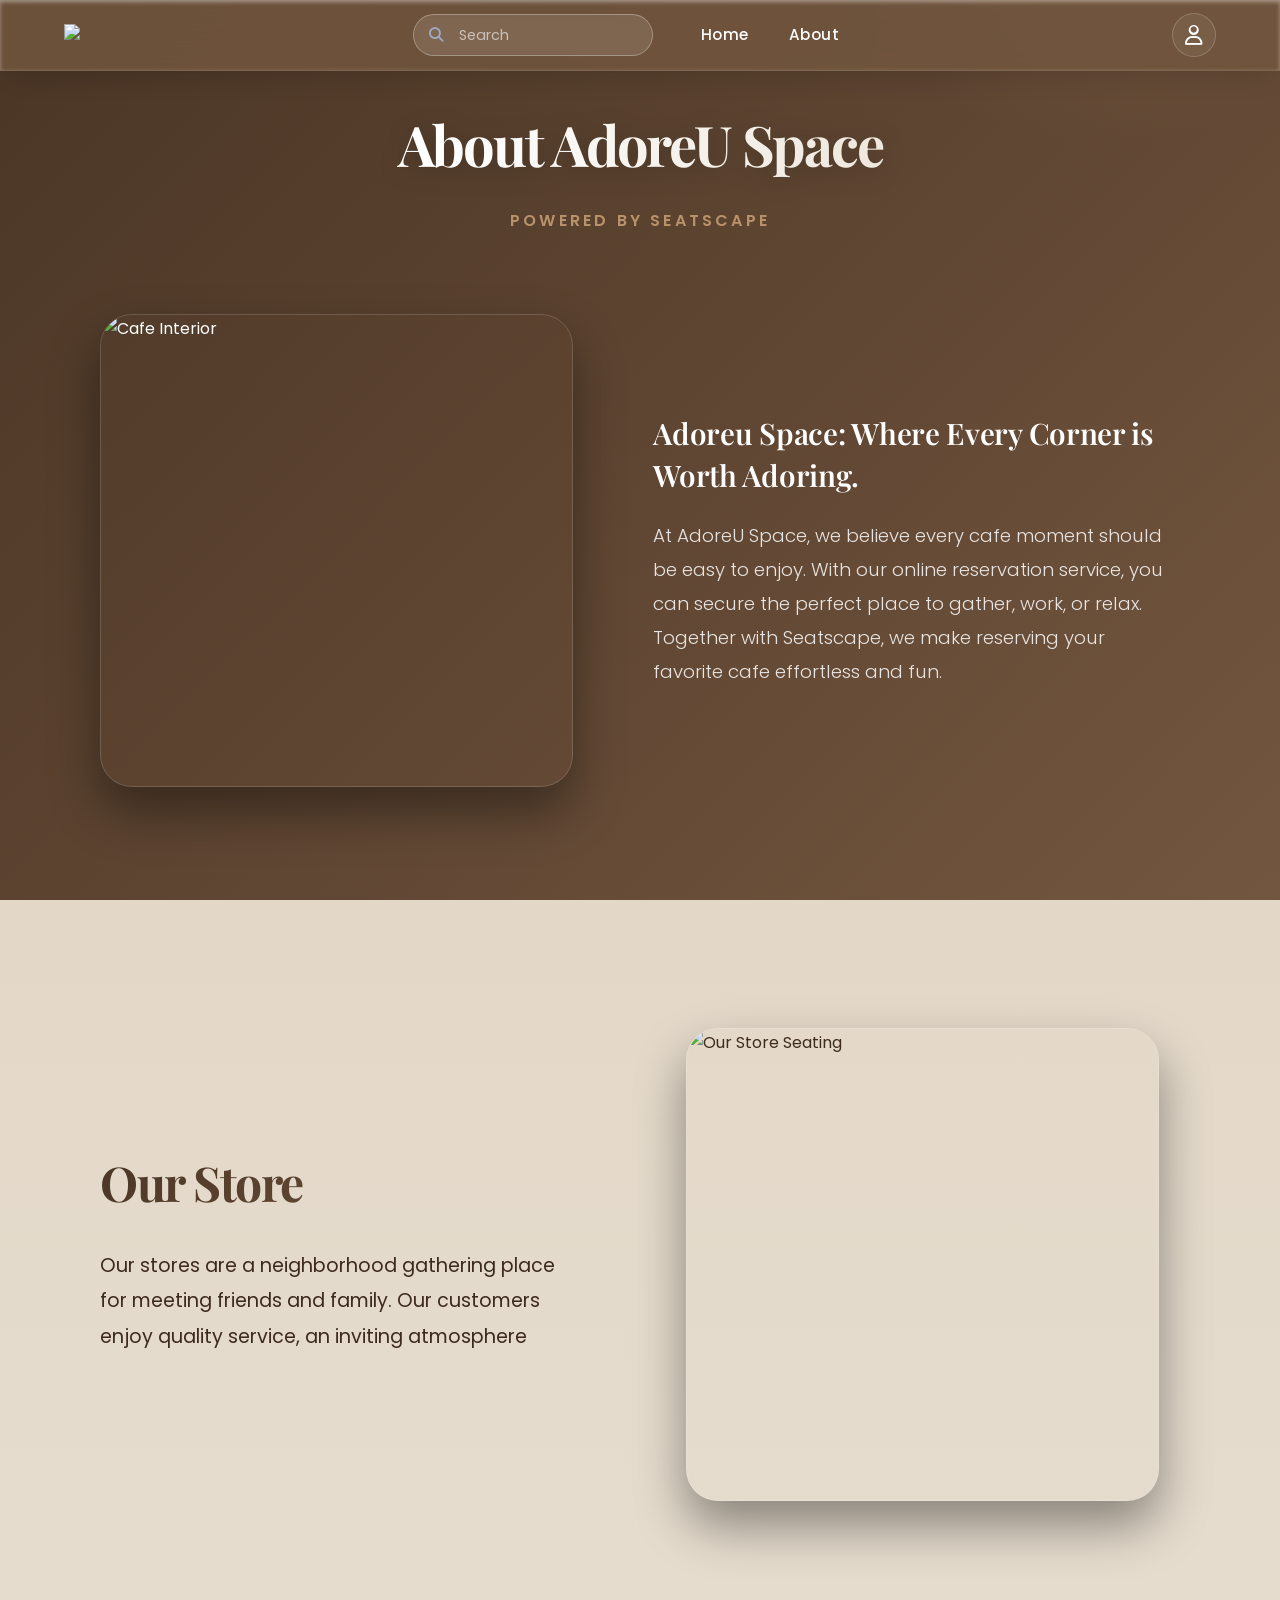
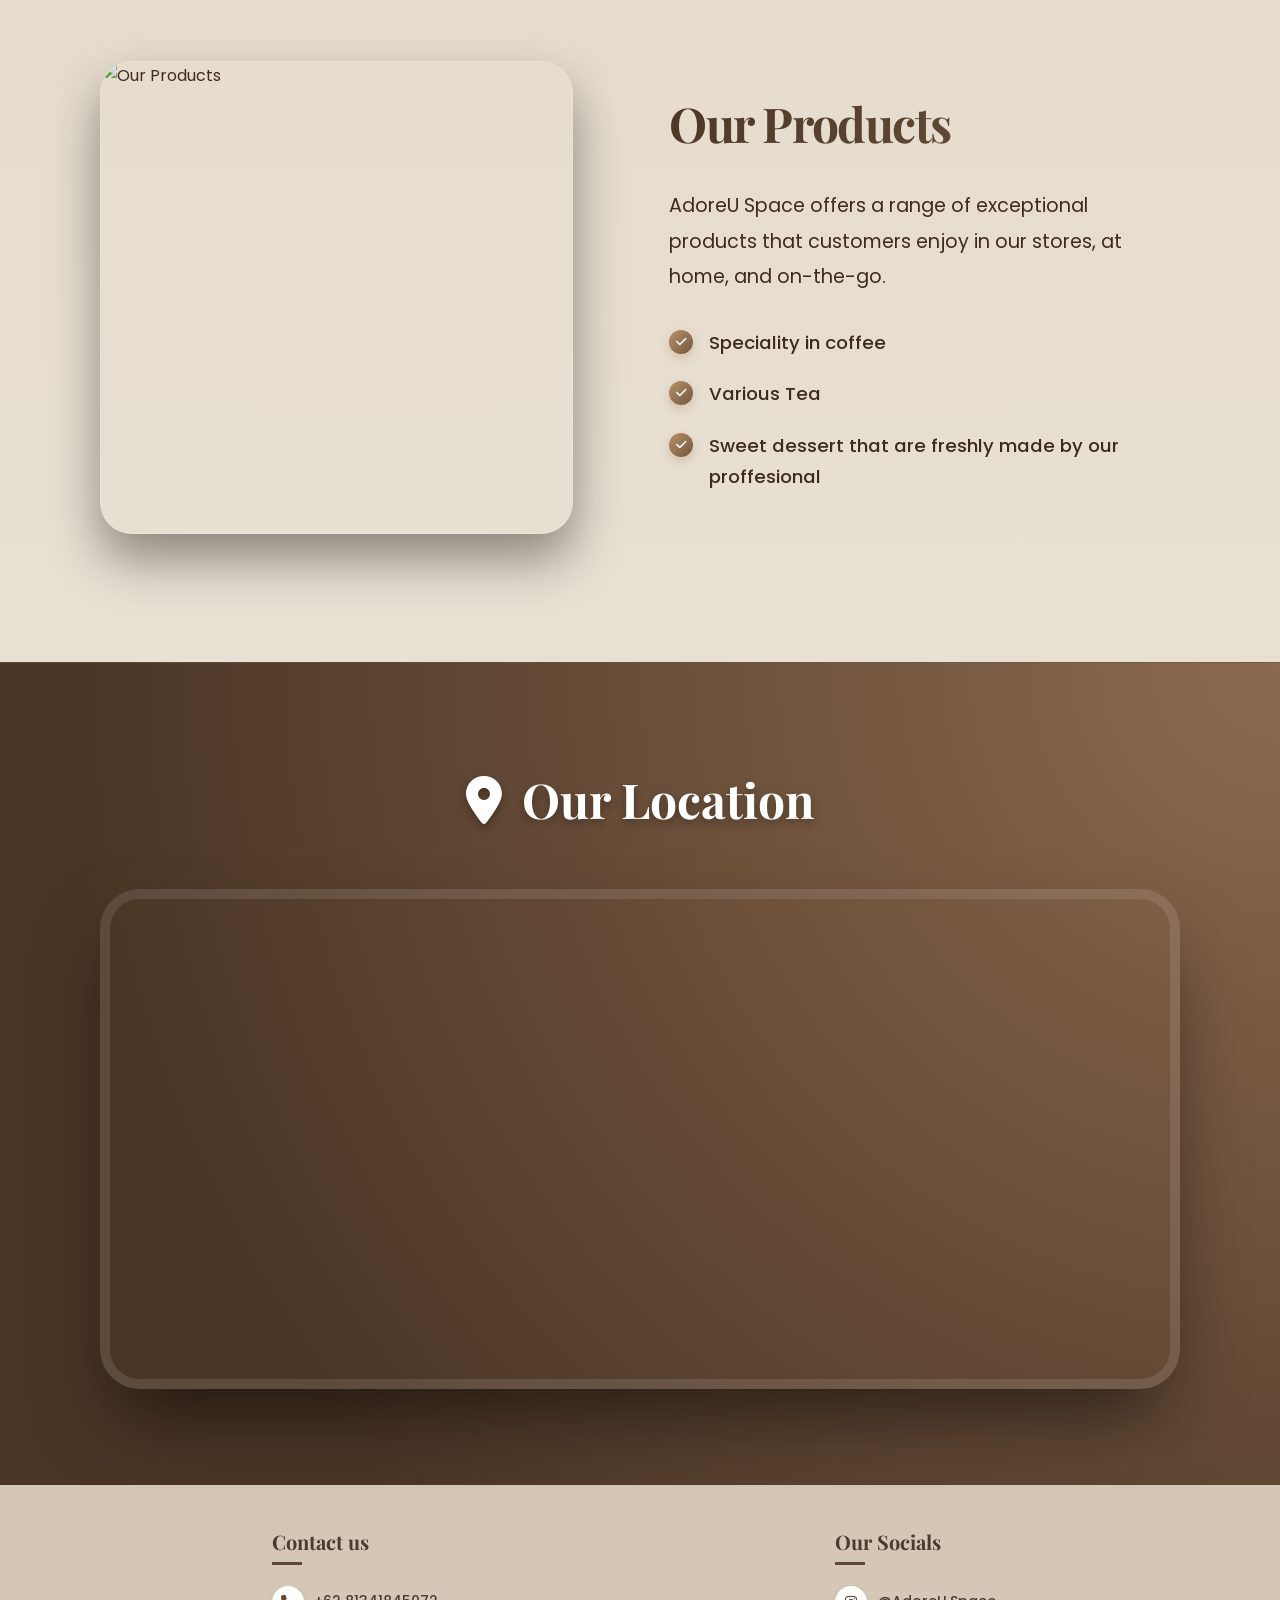
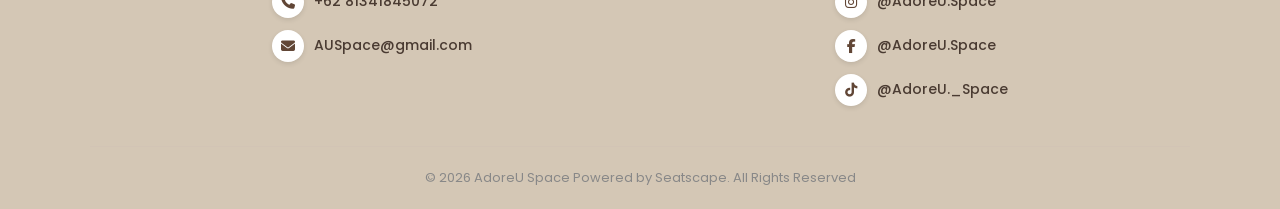
==== about/about.html @ cd90c694 "Add files via upload" ====
<!DOCTYPE html>
<html lang="id">
<head>
    <meta charset="UTF-8">
    <meta name="viewport" content="width=device-width, initial-scale=1.0">
    <title>AdoreU Space</title>
    <!-- Google Fonts: Playfair Display (Judul) & Poppins (Teks) -->
    <link href="https://fonts.googleapis.com/css2?family=Playfair+Display:ital,wght@0,500;0,600;0,700;1,600&family=Poppins:wght@300;400;500;600&display=swap" rel="stylesheet">
    <!-- FontAwesome Icons -->
    <link rel="stylesheet" href="https://cdnjs.cloudflare.com/ajax/libs/font-awesome/6.4.0/css/all.min.css">
    <!-- Hubungkan ke file CSS eksternal Anda -->
    <link rel="stylesheet" href="about.css">
</head>
<body>

    <!-- Header / Navbar -->
    <header class="header">
        <div class="header-container">
            <!-- Logo Icon -->
            <div class="logo">
                <img src="../Images/Logo.png" class="img-class" style="height: 45px; width: auto;">
            </div>

            <!-- Search and Nav Links -->
            <div class="nav-wrapper">
                <!-- Search Bar -->
                <div class="search-bar">
                    <i class="fa-solid fa-magnifying-glass search-icon"></i>
                    <input type="text" placeholder="Search" class="search-input">
                </div>
                
                <!-- Links -->
                <nav class="nav-links">
                    <a href="../Landing Page/landingpage.html">Home</a>
                    <a href="../about/about.html">About</a>
                </nav>
            </div>

            <!-- User Icon -->
            <div class="user-icon">
                <a href="../Login Section/index_login.html">
                    <i class="fa-regular fa-user"></i>
                </a>
            </div>
        </div>
    </header>

    <!-- About Intro Section -->
    <section class="about-section">
        <div class="container-md">
            <!-- Section Header -->
            <div class="section-header">
                <h1 class="section-title">
                    About AdoreU Space
                </h1>
                <p class="section-subtitle">powered by Seatscape</p>
            </div>

            <!-- Content Grid -->
            <div class="about-grid">
                <!-- Image -->
                <div class="about-img-wrapper">
                    <img src="../Images/Adore_Space.jpeg" alt="Cafe Interior" class="about-img">
                </div>
                <!-- Text -->
                <div class="about-text">
                    <h2>Adoreu Space: Where Every Corner is Worth Adoring.</h2>
                    <p>
                        At AdoreU Space, we believe every cafe moment should be easy to enjoy. With our online reservation service, you can secure the perfect place to gather, work, or relax. Together with Seatscape, we make reserving your favorite cafe effortless and fun.
                    </p>
                </div>
            </div>
        </div>
    </section>

    <!-- Main Content Area (Beige Background) -->
    <main class="main-content">
        <div class="container-md features-wrapper">
            
            <!-- Our Store Section -->
            <section class="feature-row reverse-mobile">
                <div class="feature-text">
                    <h2>Our Store</h2>
                    <p>
                        Our stores are a neighborhood gathering place for meeting friends and family. Our customers enjoy quality service, an inviting atmosphere
                    </p>
                </div>
                <div class="feature-img-wrapper">
                    <img src="../Images/Our_Store.jpeg" alt="Our Store Seating" class="feature-img">
                </div>
            </section>

            <!-- Our Products Section -->
            <section class="feature-row">
                <div class="feature-img-wrapper">
                    <img src="../Images/Our_Product.jpeg" alt="Our Products" class="feature-img">
                </div>
                <div class="feature-text">
                    <h2>Our Products</h2>
                    <p>
                        AdoreU Space offers a range of exceptional products that customers enjoy in our stores, at home, and on-the-go.
                    </p>
                    <ul class="feature-list">
                        <li>Speciality in coffee</li>
                        <li>Various Tea</li>
                        <li>Sweet dessert that are freshly made by our proffesional</li>
                    </ul>
                </div>
            </section>

        </div>
    </main>

    <!-- Location Section -->
    <section class="location-section">
        <div class="container-md">
            <h2 class="location-title">
                <i class="fa-solid fa-location-dot"></i> Our Location
            </h2>
            <!-- Google Maps Embed -->
            <div class="map-wrapper">
                <!-- Ganti link src di bawah ini dengan link embed lokasi kafemu -->
                <iframe 
                    src="https://www.google.com/maps/embed?pb=!1m18!1m12!1m3!1d1000!2d-1.4741626!3d51.0040893!2m3!1f0!2f0!3f0!3m2!1i1024!2i768!4f13.1!3m3!1m2!1s0x48740b0ee950dfcf%3A0xce7caa7051298f76!2sAdore%20Cafe!5e0!3m2!1sid!2sid!4v1710000000000!5m2!1sid!2sid"
                    class="map-iframe"
                    allowfullscreen="" 
                    loading="lazy" 
                    referrerpolicy="no-referrer-when-downgrade">
                </iframe>
            </div>
        </div>
    </section>

    <!-- FOOTER SECTION -->
    <footer class="footer-main">
        <div class="footer-container">
            <!-- Kolom Contact -->
            <div class="footer-column">
                <h3 class="footer-title">Contact us</h3>
                <div class="footer-item">
                    <span class="icon-circle"><i class="fa-solid fa-phone"></i></span>
                    <p>+62 81341845072</p>
                </div>
                <a href="mailto:AUSpace@gmail.com" class="footer-link">
                    <div class="footer-item">
                        <span class="icon-circle"><i class="fa-solid fa-envelope"></i></span>
                        <p>AUSpace@gmail.com</p>
                    </div>
                </a>
            </div>

            <!-- Kolom Socials -->
            <div class="footer-column">
                <h3 class="footer-title">Our Socials</h3>
                
                <a href="https://www.instagram.com/adoreu.crafts/" target="_blank" class="footer-link">
                    <div class="footer-item">
                        <span class="icon-circle"><i class="fa-brands fa-instagram"></i></span>
                        <p>@AdoreU.Space</p>
                    </div>
                </a>

                <a href="https://facebook.com/AdoreU.Space" target="_blank" class="footer-link">
                    <div class="footer-item">
                        <span class="icon-circle"><i class="fa-brands fa-facebook-f"></i></span>
                        <p>@AdoreU.Space</p>
                    </div>
                </a>

                <a href="https://tiktok.com/@AdoreU._Space" target="_blank" class="footer-link">
                    <div class="footer-item">
                        <span class="icon-circle"><i class="fa-brands fa-tiktok"></i></span>
                        <p>@AdoreU._Space</p>
                    </div>
                </a>
            </div>
        </div>
        
        <div class="footer-bottom">
            <p>© 2026 AdoreU Space Powered by Seatscape. All Rights Reserved</p>
        </div>
    </footer>
</body>
</html>
---- about/about.css ----
/* --- CSS VARIABLES (Warna, Font, & Efek Ultra-Premium) --- */
:root {
    --brand-brown: #73563F;
    --brand-brown-dark: #4A3525;
    --brand-gold: #B8926A; 
    --brand-beige: #E3D8C8;
    --brand-text: #3D2B1F; 
    --font-main: 'Poppins', sans-serif;
    --white-light: rgba(255, 255, 255, 0.3);
    --white-med: rgba(255, 255, 255, 0.5);
    
    /* Variabel Font  */
    --font-heading: 'Playfair Display', serif; 
    --font-main: 'Poppins', sans-serif;        
    
    --white-light: rgba(255, 255, 255, 0.3);
    --white-med: rgba(255, 255, 255, 0.5);

    /* Shadow  */
    --shadow-soft: 0 20px 40px -10px rgba(115, 86, 63, 0.15);
    --shadow-hover: 0 30px 60px -15px rgba(184, 146, 106, 0.3);
    --shadow-inner: inset 0 2px 4px rgba(255, 255, 255, 0.4);
    
    /* Animasi */
    --transition-smooth: all 0.5s cubic-bezier(0.165, 0.84, 0.44, 1);
    --transition-bounce: all 0.6s cubic-bezier(0.34, 1.56, 0.64, 1);
}

/* --- GLOBAL RESET --- */
* {
    margin: 0;
    padding: 0;
    box-sizing: border-box;
}

html {
    scroll-behavior: smooth;
}

body {
    font-family: var(--font-main);
    background-color: var(--brand-beige);
    color: var(--brand-text);
    line-height: 1.7;
    -webkit-font-smoothing: antialiased;
    -moz-osx-font-smoothing: grayscale;
    /* Tekstur noise sangat halus untuk kesan kertas premium (opsional) */
    background-image: radial-gradient(rgba(115, 86, 63, 0.03) 1px, transparent 1px);
    background-size: 20px 20px;
}

/* Terapkan font heading ke semua tag judul */
h1, h2, h3, h4, h5, h6 {
    font-family: var(--font-heading);
}

/* Custom scrollbar elegan */
::-webkit-scrollbar {
    width: 10px;
}
::-webkit-scrollbar-track {
    background: var(--brand-beige); 
}
::-webkit-scrollbar-thumb {
    background: var(--brand-gold); 
    border-radius: 10px;
    border: 2px solid var(--brand-beige); /* Memberi jarak/padding pada scrollbar */
}
::-webkit-scrollbar-thumb:hover {
    background: var(--brand-brown); 
}

a {
    text-decoration: none;
    color: inherit;
    transition: var(--transition-smooth);
}

/* --- HEADER / NAVBAR --- */
.header {
    background-color: rgba(115, 86, 63, 0.85);
    backdrop-filter: blur(16px);
    -webkit-backdrop-filter: blur(16px);
    color: white;
    border-bottom: 1px solid rgba(255, 255, 255, 0.1);
    padding: 13px;
    position: fixed; 
    width: 100%; 
    left: 0;
    top: 0;
    z-index: 1000;
    box-shadow: 0 10px 30px -10px rgba(0, 0, 0, 0.2), var(--shadow-inner);
    transition: var(--transition-smooth);
}

.header-container {
    max-width: 1152px;
    margin: 0 auto;
    display: flex;
    justify-content: space-between;
    align-items: center;
}

/* Styling Logo Baru */
.logo-link {
    display: flex;
    align-items: center;
}

.brand-logo {
    height: 35px;
    width: auto;
    object-fit: contain;
    transition: var(--transition-bounce);
    filter: drop-shadow(0 4px 6px rgba(0,0,0,0.15));
}

.brand-logo:hover {
    transform: scale(1.1) rotate(-3deg); 
    filter: drop-shadow(0 8px 12px rgba(0,0,0,0.25));
}

.nav-wrapper {
    display: flex;
    align-items: center;
    gap: 3rem;
}

/* Search Bar Ultra-Premium */
.search-bar {
    position: relative;
}

.search-icon {
    position: absolute;
    left: 1rem;
    top: 50%;
    transform: translateY(-50%);
    color: #a0aabf;
    font-size: 0.9rem;
    transition: var(--transition-bounce);
    z-index: 2;
}

.search-input {
    padding: 0.6rem 1.2rem 0.6rem 2.8rem;
    border-radius: 50px;
    border: 1px solid rgba(255, 255, 255, 0.3);
    background-color: rgba(255, 255, 255, 0.1); /* Transparan awalnya */
    color: white;
    font-size: 0.9rem;
    width: 15rem;
    outline: none;
    font-family: var(--font-main);
    transition: var(--transition-bounce);
    backdrop-filter: blur(4px);
}

.search-input::placeholder {
    color: rgba(255, 255, 255, 0.6);
}

.search-input:hover {
    background-color: rgba(255, 255, 255, 0.15);
}

.search-input:focus {
    border-color: var(--brand-beige);
    background-color: #ffffff;
    color: var(--brand-text);
    box-shadow: 0 0 0 5px rgba(227, 216, 200, 0.2);
    width: 23rem; 
}

.search-input:focus::placeholder {
    color: #a0aabf;
}

.search-input:focus + .search-icon {
    color: var(--brand-brown);
    transform: translateY(-50%) scale(1.1);
}

.nav-links {
    display: flex;
    gap: 2.5rem;
    font-size: 0.95rem;
    font-weight: 500;
    letter-spacing: 0.03em;
}

.nav-links a {
    position: relative;
    padding: 0.5rem 0;
}

/* Garis bawah animasi yang lebih organik */
.nav-links a::after {
    content: '';
    position: absolute;
    width: 0;
    height: 2px;
    bottom: 0;
    left: 50%;
    background: linear-gradient(90deg, transparent, var(--brand-beige), transparent);
    transition: var(--transition-smooth);
    transform: translateX(-50%);
}

.nav-links a:hover::after {
    width: 100%;
}

.nav-links a:hover {
    color: var(--brand-beige);
    text-shadow: 0 0 15px rgba(255,255,255,0.5);
}

.user-icon a {
    font-size: 1.25rem;
    display: flex;
    align-items: center;
    justify-content: center;
    width: 44px;
    height: 44px;
    border-radius: 50%;
    border: 1px solid rgba(255,255,255,0.2);
    background: rgba(255,255,255,0.05);
    transition: var(--transition-bounce);
}

.user-icon a:hover {
    color: var(--brand-brown);
    background-color: var(--brand-beige);
    border-color: var(--brand-beige);
    transform: translateY(-3px) scale(1.05);
    box-shadow: 0 10px 20px rgba(0,0,0,0.2);
}

/* --- ABOUT INTRO SECTION --- */
.about-section {
    background: linear-gradient(135deg, var(--brand-brown-dark) 0%, var(--brand-brown) 100%);
    color: white;
    padding: 6rem 1.5rem 7rem;
    position: relative;
    overflow: hidden;
}

/* Aksen lingkaran blur di background untuk kesan depth */
.about-section::before {
    content: '';
    position: absolute;
    top: -50%; right: -10%;
    width: 600px; height: 600px;
    background: radial-gradient(circle, rgba(184, 146, 106, 0.2) 0%, transparent 70%);
    border-radius: 50%;
    pointer-events: none;
}

.container-md {
    max-width: 1080px; /* Diperlebar sedikit */
    margin: 0 auto;
    position: relative;
    z-index: 2;
}

.section-header {
    text-align: center;
    margin-bottom: 5rem;
}

.section-title {
    font-size: 3.5rem;
    font-weight: 700;
    letter-spacing: -0.04em;
    /* Text Gradient Elegan */
    background: linear-gradient(to right, #ffffff 30%, var(--brand-beige) 100%);
    background-clip: text;
    -webkit-background-clip: text;
    -webkit-text-fill-color: transparent;
    filter: drop-shadow(0 4px 12px rgba(0,0,0,0.2));
}

.section-subtitle {
    font-size: 1rem;
    margin-top: 1rem;
    color: var(--brand-gold);
    letter-spacing: 0.2em;
    text-transform: uppercase;
    font-weight: 600;
}

.about-grid {
    display: grid;
    grid-template-columns: 1fr 1.3fr;
    gap: 5rem;
    align-items: center;
}

.about-img-wrapper {
    width: 473.25px; /* Lebar statis yang diminta */
    max-width: 100%; /* Memastikan tidak jebol di layar kecil */
    aspect-ratio: 1 / 1; /* Memaksa kotak sama sisi */
    margin: 0 auto;
    overflow: hidden;
    border-radius: 2rem;
    box-shadow: 0 25px 50px rgba(0, 0, 0, 0.4);
    border: 1px solid rgba(255,255,255,0.15);
    position: relative;
    transform: perspective(800px) rotateY(0deg); /* Efek 3D ringan */
    transition: var(--transition-smooth);
}

.about-img-wrapper:hover {
    transform: perspective(1000px) rotateY(0deg) translateY(-10px);
    box-shadow: 0 35px 60px rgba(0, 0, 0, 0.5);
}

.about-img {
    width: 100%;
    height: 100%;
    object-fit: cover;
    display: block;
    transition: transform 0.8s cubic-bezier(0.165, 0.84, 0.44, 1);
}

.about-img-wrapper:hover .about-img {
    transform: scale(1.1); 
}

.about-text h2 {
    font-size: 1.85rem;
    font-weight: 600;
    margin-bottom: 1.5rem;
    line-height: 1.4;
    letter-spacing: -0.01em;
}

.about-text p {
    font-size: 1.15rem;
    line-height: 1.85;
    color: rgba(255,255,255,0.85);
    font-weight: 300;
}

/* --- MAIN CONTENT (Store & Products) --- */
.main-content {
    padding: 8rem 1.5rem;
    background: linear-gradient(to bottom, var(--brand-beige) 0%, #E8E0D3 100%);
}

.features-wrapper {
    display: flex;
    flex-direction: column;
    gap: 10rem; 
}

.feature-row {
    display: grid;
    grid-template-columns: 1fr 1.1fr;
    gap: 6rem;
    align-items: center;
}

.feature-text h2 {
    font-size: 3rem;
    font-weight: 700;
    margin-bottom: 1.5rem;
    /* Text Gradient untuk Judul Konten */
    background: linear-gradient(135deg, var(--brand-brown-dark) 0%, var(--brand-brown) 100%);
    background-clip: text;
    -webkit-background-clip: text;
    -webkit-text-fill-color: transparent;
    letter-spacing: -0.03em;
}

.feature-text p {
    font-size: 1.2rem;
    line-height: 1.85;
    margin-bottom: 2rem;
    color: var(--brand-text);
}

.feature-list {
    list-style-type: none;
    padding-left: 0;
}

.feature-list li {
    margin-bottom: 1.25rem;
    font-size: 1.15rem;
    position: relative;
    padding-left: 2.5rem;
    font-weight: 500;
    transition: var(--transition-smooth);
}

.feature-list li:hover {
    color: var(--brand-brown);
    transform: translateX(5px);
}

.feature-list li::before {
    content: "\f00c"; 
    font-family: "Font Awesome 6 Free";
    font-weight: 900;
    color: white;
    background: linear-gradient(135deg, var(--brand-gold) 0%, var(--brand-brown) 100%);
    width: 24px;
    height: 24px;
    display: flex;
    align-items: center;
    justify-content: center;
    border-radius: 50%;
    font-size: 0.75rem;
    position: absolute;
    left: 0;
    top: 0.2rem;
    box-shadow: 0 4px 10px rgba(184, 146, 106, 0.4);
    transition: var(--transition-bounce);
}

.feature-list li:hover::before {
    transform: scale(1.2) rotate(360deg);
}

.feature-img-wrapper {
    width: 473.25px; /* Lebar statis yang diminta */
    max-width: 100%; /* Memastikan tidak jebol di layar kecil */
    aspect-ratio: 1 / 1; /* Memaksa kotak sama sisi */
    margin: 0 auto;
    overflow: hidden;
    border-radius: 2rem;
    box-shadow: 0 25px 50px rgba(0, 0, 0, 0.4);
    border: 1px solid rgba(255,255,255,0.15);
    position: relative;
    transform: perspective(800px) rotateY(0deg); /* Efek 3D ringan */
    transition: var(--transition-smooth);
}

.feature-img-wrapper:hover {
    box-shadow: var(--shadow-hover);
    transform: translateY(-12px); 
    border-color: rgba(255,255,255,0.8);
}

.feature-img {
    width: 100%;
    height: 100%;
    object-fit: cover;
    display: block;
    transition: transform 0.8s cubic-bezier(0.165, 0.84, 0.44, 1);
}

.feature-img-wrapper:hover .feature-img {
    transform: scale(1.08);
}

/* --- LOCATION SECTION --- */
.location-section {
    background-color: var(--brand-brown);
    background-image: radial-gradient(circle at top right, #8c6a4f 0%, var(--brand-brown-dark) 80%);
    color: white;
    padding: 6rem 1.5rem;
    border-top: 1px solid rgba(255,255,255,0.1);
}

.location-title {
    font-family: var(--font-heading);
    font-size: 3rem;
    font-weight: 700;
    margin-bottom: 3rem;
    display: flex;
    align-items: center;
    gap: 1.25rem;
    justify-content: center;
    text-shadow: 0 4px 8px rgba(0,0,0,0.3);
}

.map-wrapper {
    position: relative;
    width: 100%;
    height: 500px;
    border-radius: 2.5rem;
    overflow: hidden;
    box-shadow: 0 40px 80px -20px rgba(0, 0, 0, 0.6);
    border: 10px solid rgba(255, 255, 255, 0.1);
    transition: var(--transition-smooth);
}

.map-wrapper:hover {
    border-color: rgba(255, 255, 255, 0.2);
    transform: translateY(-5px);
}

/* Mengatur ukuran iframe agar full satu kotak */
.map-iframe {
    width: 100%;
    height: 100%;
    border: none;
    filter: contrast(1.15) saturate(1.1) brightness(0.9);
    transition: filter 0.5s ease;
}

.map-wrapper:hover .map-iframe {
    filter: contrast(1) saturate(1.2) brightness(1);
}

/* --- FOOTER STYLING (VERSI RINGKAS) --- */
.footer-main {
    background-color: #D4C7B5;
    padding: 40px 0 20px 0; /* Dikurangi dari 80px */
    color: #4A3B32;
    width: 100%;
}

.footer-container {
    max-width: 1100px;
    margin: 0 auto;
    display: flex;
    justify-content: space-around;
    padding-bottom: 40px; /* Dikurangi dari 80px */
}

.footer-column {
    display: flex;
    flex-direction: column;
    gap: 12px; /* Dikurangi dari 20px agar item lebih rapat */
}

.footer-title {
    font-size: 20px; /* Dikurangi dari 24px */
    font-weight: bold;
    position: relative;
    margin-bottom: 15px; /* Dikurangi dari 20px */
    display: inline-block;
}

.footer-title::after {
    content: "";
    position: absolute;
    left: 0;
    bottom: -6px;
    width: 30px; /* Sedikit diperpendek */
    height: 3px;
    background-color: #614636;
}

.footer-item {
    display: flex;
    align-items: center;
    gap: 10px; /* Dikurangi dari 15px */
}

.icon-circle {
    background-color: white;
    width: 32px; /* Dikurangi dari 40px */
    height: 32px; /* Dikurangi dari 40px */
    border-radius: 50%;
    display: flex;
    justify-content: center;
    align-items: center;
    box-shadow: 0 2px 5px rgba(0,0,0,0.1);
}

.icon-circle i {
    font-size: 14px; /* Icon menyesuaikan lingkaran yang lebih kecil */
    color: #614636;
}

.footer-item p {
    font-size: 14px; /* Dikurangi dari 16px */
    font-weight: 500;
}

.footer-bottom {
    max-width: 1100px;
    margin: 0 auto;
    text-align: center;
    border-top: 1px solid #D2C4B5;
    padding-top: 20px; /* Dikurangi dari 30px */
    font-size: 13px; /* Sedikit lebih kecil */
    color: #888;
}

.footer-link {
    text-decoration: none;
    color: inherit;
    transition: 0.3s;
}

.footer-link:hover {
    opacity: 0.7;
}
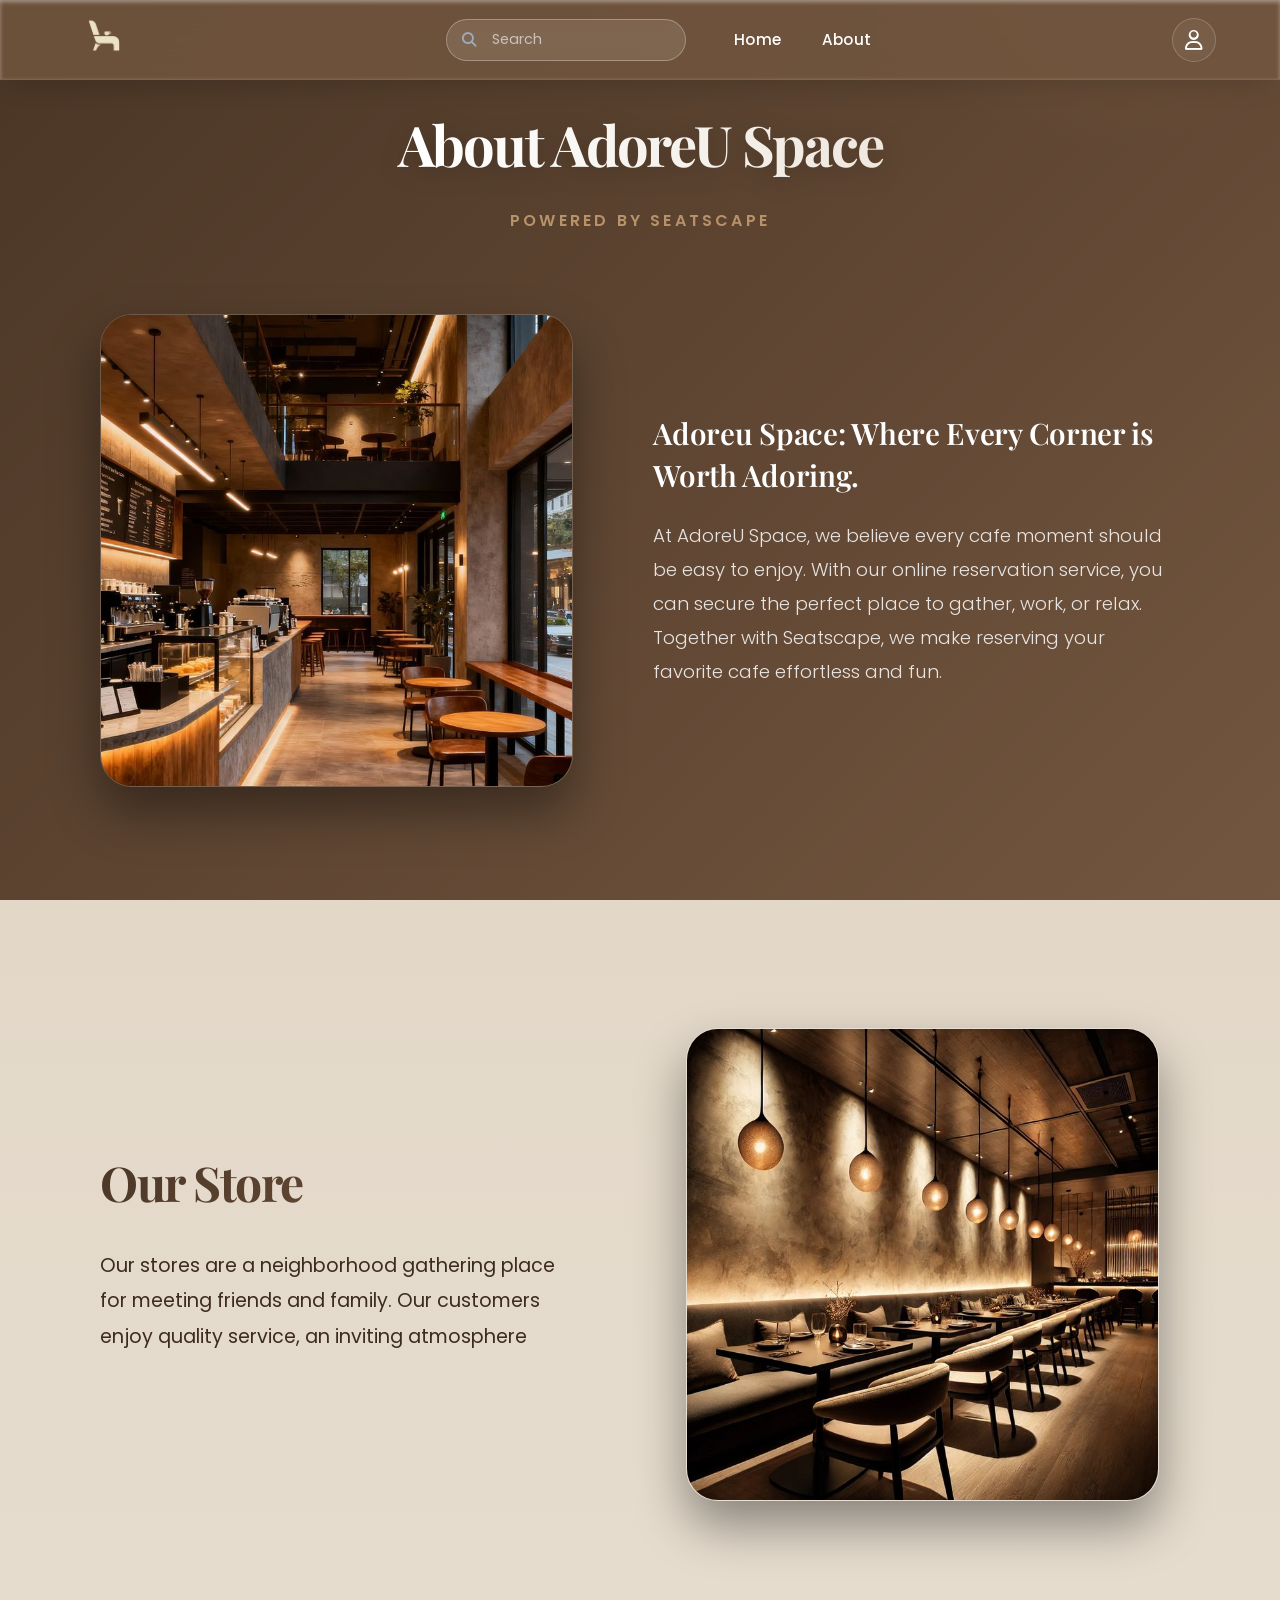
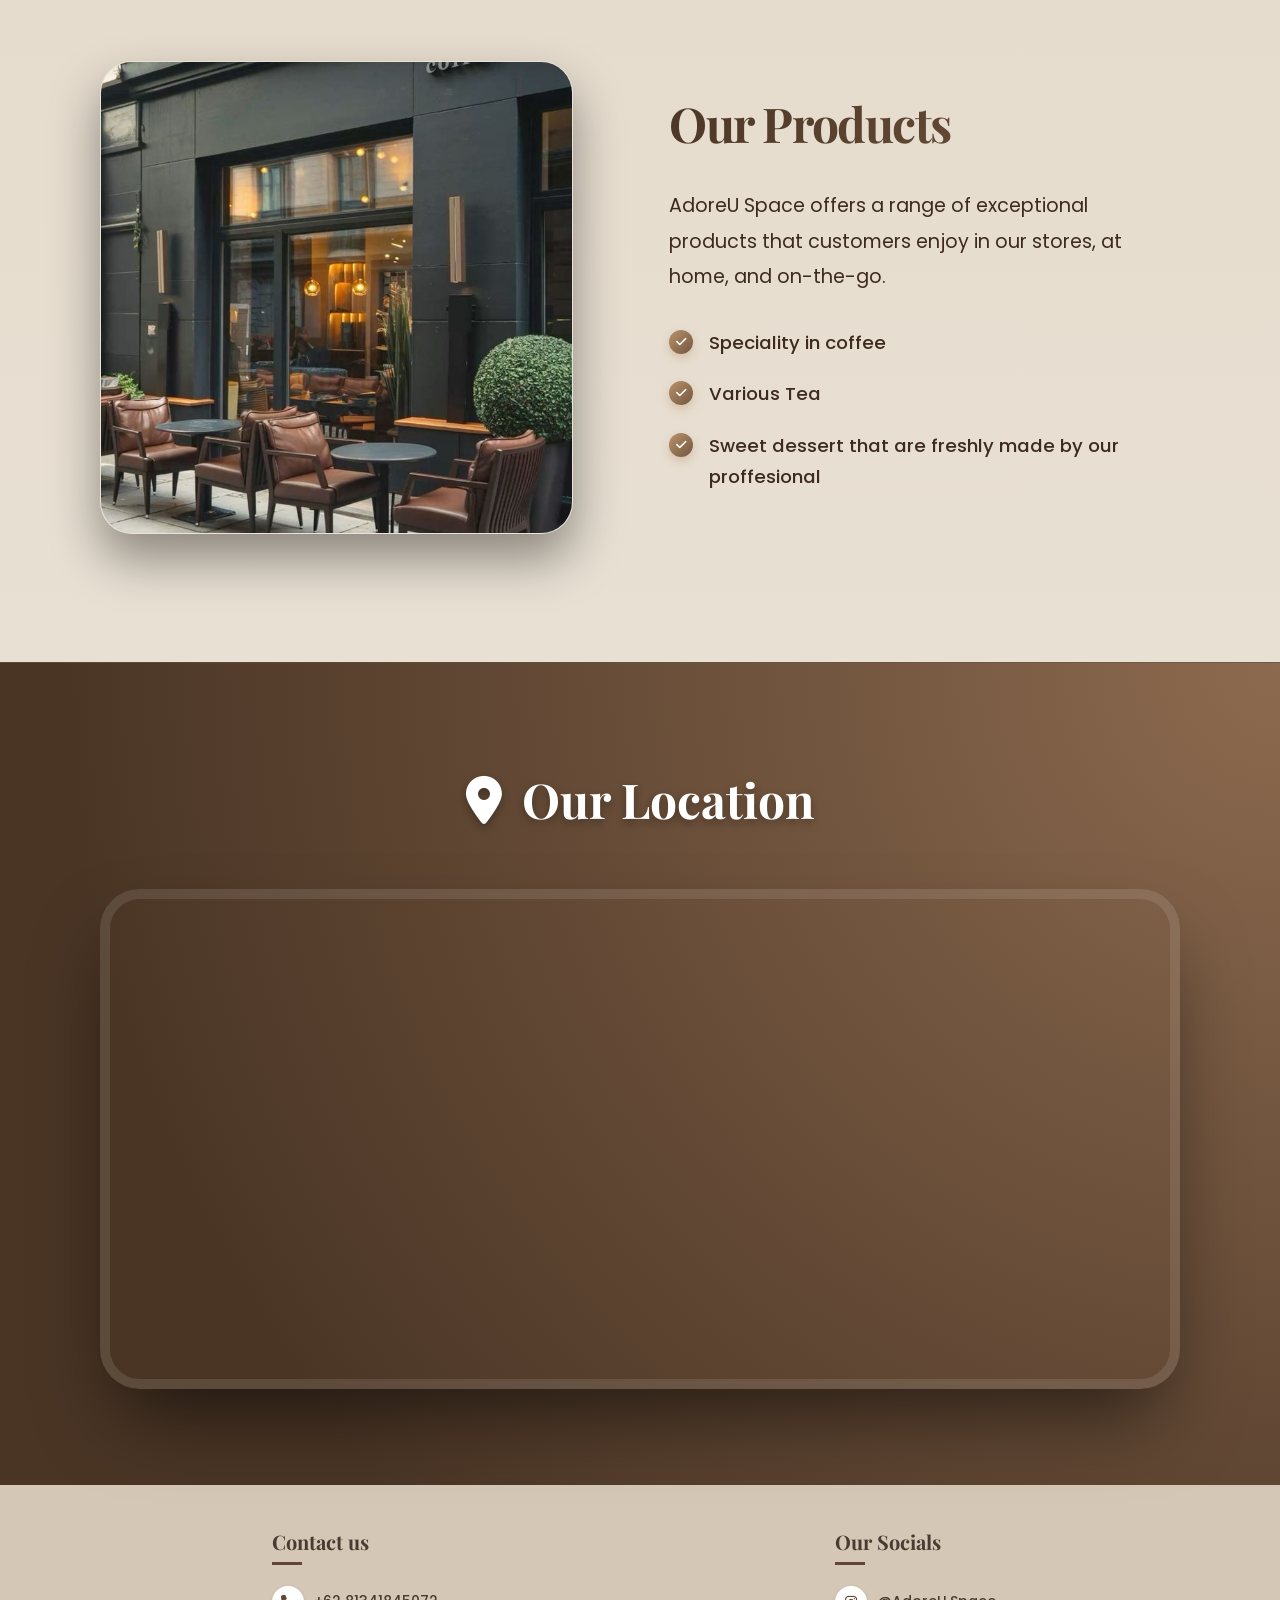
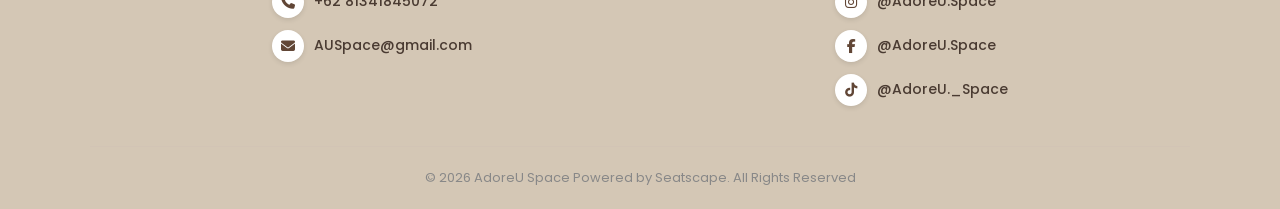
==== commit 1c375f60: "Rename index.html to about.html" ====
--- a/about/about.html
+++ b/about/about.html
@@ -181,4 +181,4 @@
         </div>
     </footer>
 </body>
-</html>+</html>
